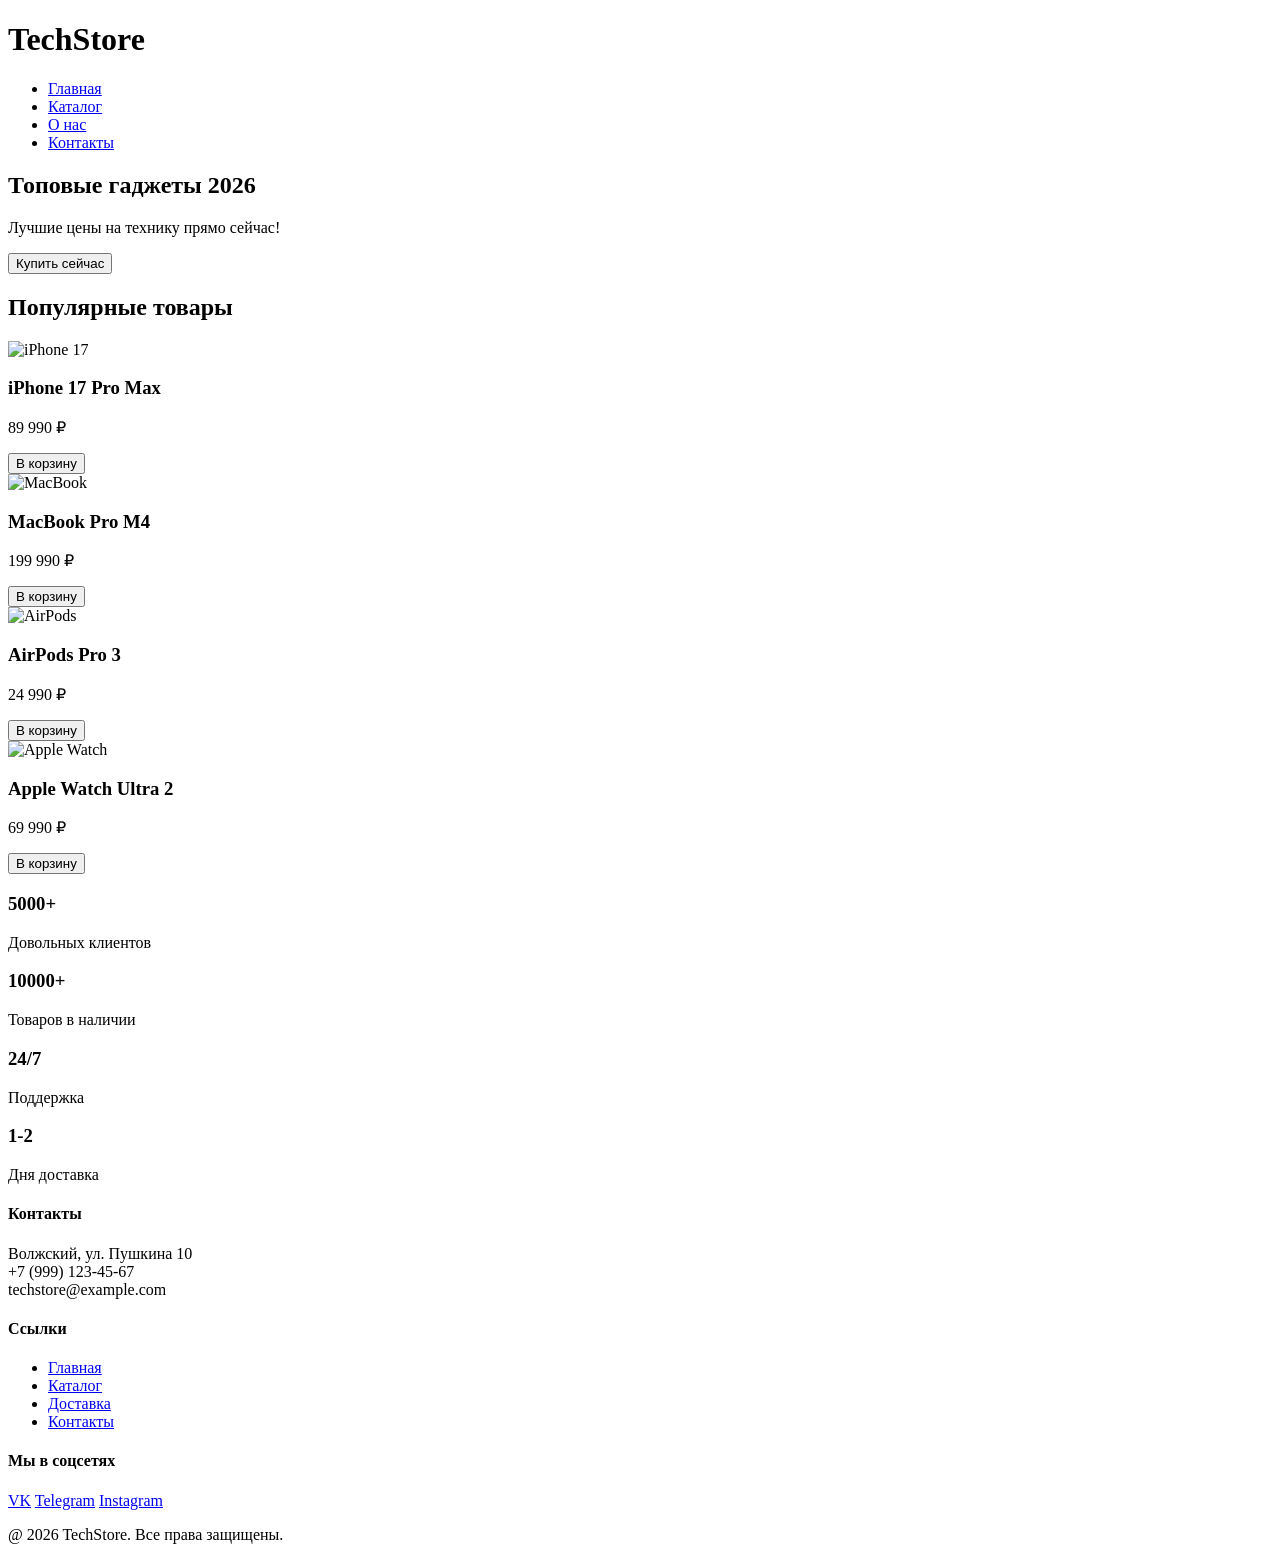
==== index.html @ 88df4277 "Created basic HTML structure for index.html" ====
<!DOCTYPE html>
<html lang="ru">
<head>
    <meta charset="UTF-8">
    <meta name="viewport" content="width=device-width, initial-scale=1.0">
    <title>Интернет-магазин техники</title>
    
    <!-- reset.css  -->
    <link rel="stylesheet" href="reset.css">
</head>
<body>
    <!-- Header -->
    <header class="header">
        <div class="header-container">
            <!-- Логотип -->
            <div class="logo">
                <h1>TechStore</h1>
            </div>
            
            <!-- Навигационное меню -->
            <nav class="nav-menu">
                <ul class="nav-list">
                    <li class="nav-item"><a href="#home" class="nav-link">Главная</a></li>
                    <li class="nav-item"><a href="#catalog" class="nav-link">Каталог</a></li>
                    <li class="nav-item"><a href="#about" class="nav-link">О нас</a></li>
                    <li class="nav-item"><a href="#contact" class="nav-link">Контакты</a></li>
                </ul>
            </nav>
        </div>
    </header>

    <!--  Hero секция  -->
    <main class="hero-section">
        <div class="hero-container">
            <h2 class="hero-title">Топовые гаджеты 2026</h2>
            <p class="hero-subtitle">Лучшие цены на технику прямо сейчас!</p>
            <button class="hero-btn">Купить сейчас</button>
        </div>
    </main>

    <!-- Каталог товаров -->
    <section class="catalog-section" id="catalog">
        <div class="container">
            <h2 class="section-title">Популярные товары</h2>
            <div class="catalog-grid">
                <!-- Карточка 1 -->
                <div class="product-card">
                    <img src="https://placehold.ru/300x200/667eea/ffffff?text=iPhone+17" alt="iPhone 17" class="product-image">
                    <h3 class="product-title">iPhone 17 Pro Max</h3>
                    <p class="product-price">89 990 ₽</p>
                    <button class="buy-btn">В корзину</button>
                </div>

                <!-- Карточка 2 -->
                <div class="product-card">
                    <img src="https://placehold.ru/300x200/ff6b6b/ffffff?text=MacBook" alt="MacBook" class="product-image">
                    <h3 class="product-title">MacBook Pro M4</h3>
                    <p class="product-price">199 990 ₽</p>
                    <button class="buy-btn">В корзину</button>
                </div>

                <!-- Карточка 3 -->
                <div class="product-card">
                    <img src="https://placehold.ru/300x200/4ecdc4/ffffff?text=AirPods" alt="AirPods" class="product-image">
                    <h3 class="product-title">AirPods Pro 3</h3>
                    <p class="product-price">24 990 ₽</p>
                    <button class="buy-btn">В корзину</button>
                </div>

                <!-- Карточка 4 -->
                <div class="product-card">
                    <img src="https://placehold.ru/300x200/45b7d1/ffffff?text=Watch" alt="Apple Watch" class="product-image">
                    <h3 class="product-title">Apple Watch Ultra 2</h3>
                    <p class="product-price">69 990 ₽</p>
                    <button class="buy-btn">В корзину</button>
                </div>
            </div>
        </div>
    </section>

    <!-- Короткие метрики  -->
    <section class="metrics-section">
        <div class="container">
            <div class="metrics-grid">
                <div class="metric-item">
                    <h3 class="metric-number">5000+</h3>
                    <p class="metric-text">Довольных клиентов</p>
                </div>
                <div class="metric-item">
                    <h3 class="metric-number">10000+</h3>
                    <p class="metric-text">Товаров в наличии</p>
                </div>
                <div class="metric-item">
                    <h3 class="metric-number">24/7</h3>
                    <p class="metric-text">Поддержка</p>
                </div>
                <div class="metric-item">
                    <h3 class="metric-number">1-2</h3>
                    <p class="metric-text">Дня доставка</p>
                </div>
            </div>
        </div>
    </section>

    <!-- Footer -->
    <footer class="footer">
        <div class="container">
            <div class="footer-content">
                <div class="footer-section">
                    <h4>Контакты</h4>
                    <p>Волжский, ул. Пушкина 10<br>+7 (999) 123-45-67<br>techstore@example.com</p>
                </div>
                <div class="footer-section">
                    <h4>Ссылки</h4>
                    <ul>
                        <li><a href="#">Главная</a></li>
                        <li><a href="#">Каталог</a></li>
                        <li><a href="#">Доставка</a></li>
                        <li><a href="#">Контакты</a></li>
                    </ul>
                </div>
                <div class="footer-section">
                    <h4>Мы в соцсетях</h4>
                    <div class="social-links">
                        <a href="#">VK</a>
                        <a href="#">Telegram</a>
                        <a href="#">Instagram</a>
                    </div>
                </div>
            </div>
            <div class="footer-bottom">
                <p>@ 2026 TechStore. Все права защищены.</p>
            </div>
        </div>
    </footer>
</body>
</html>
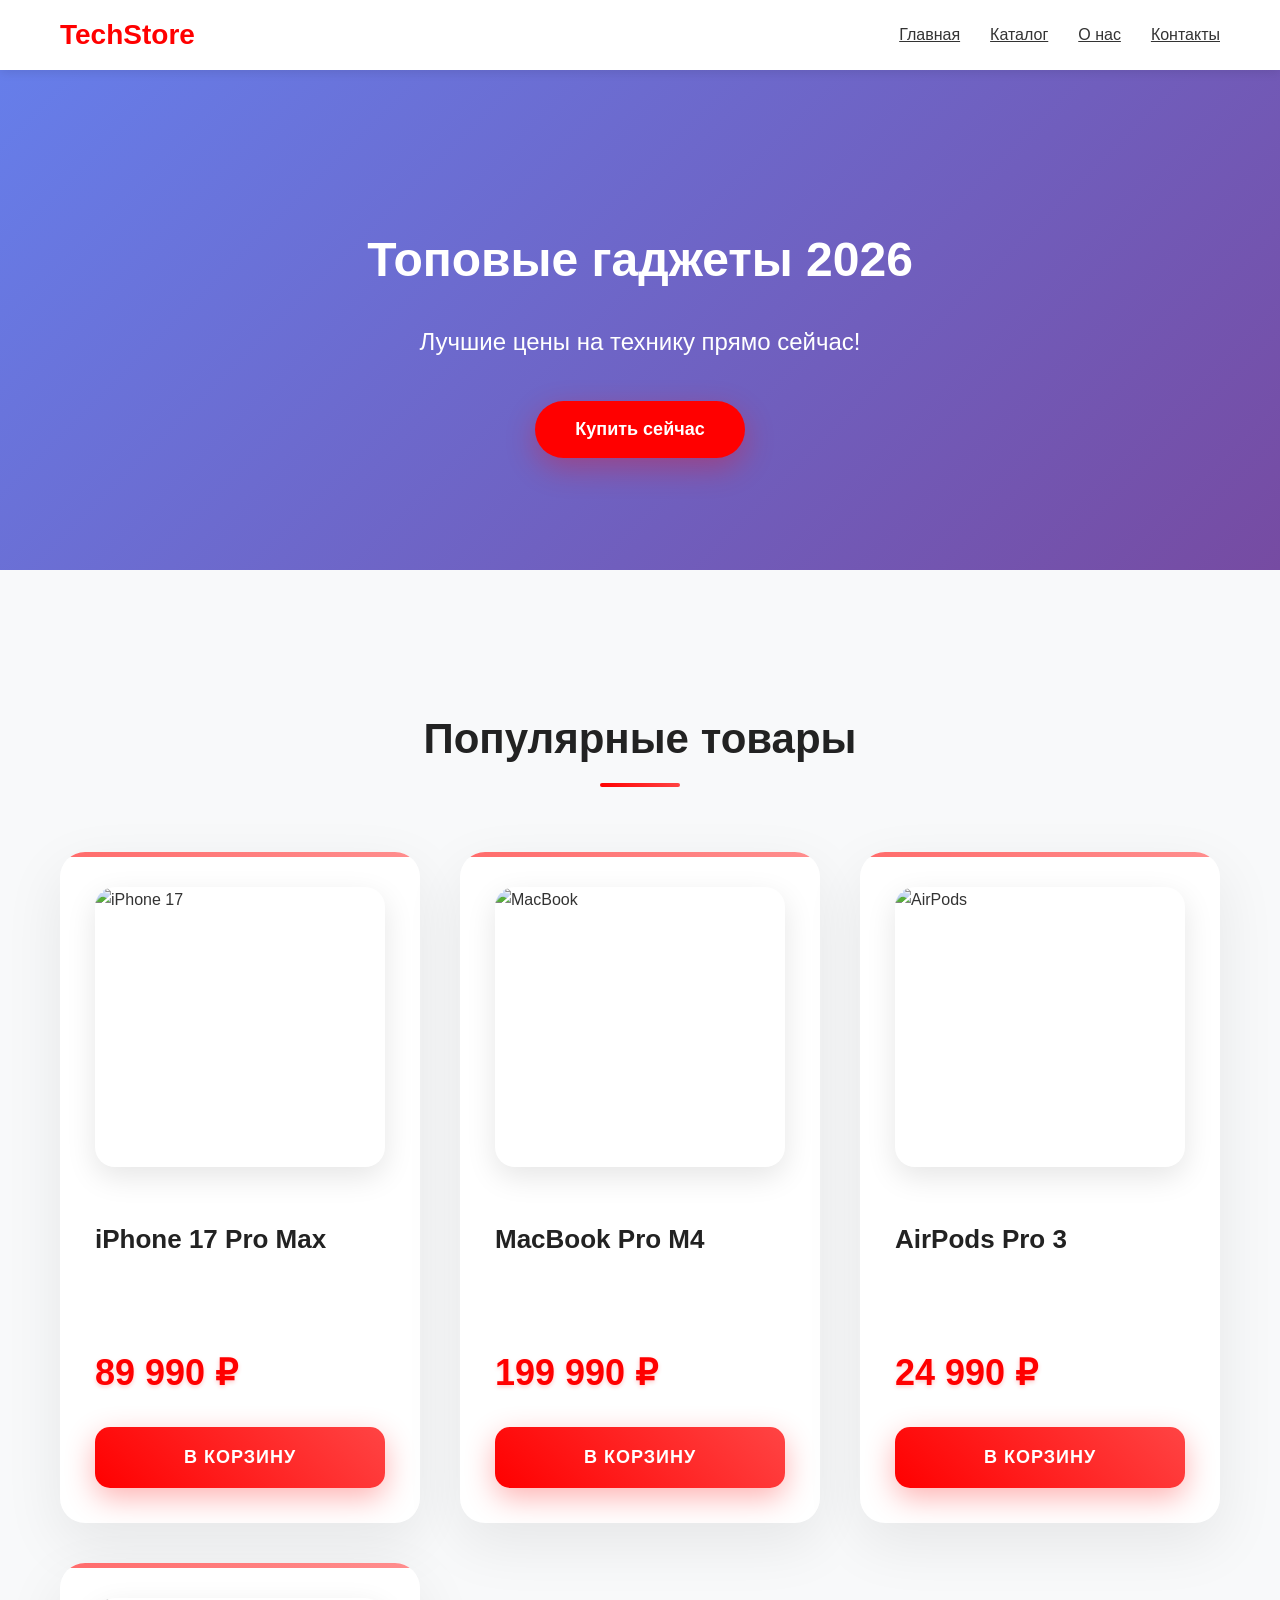
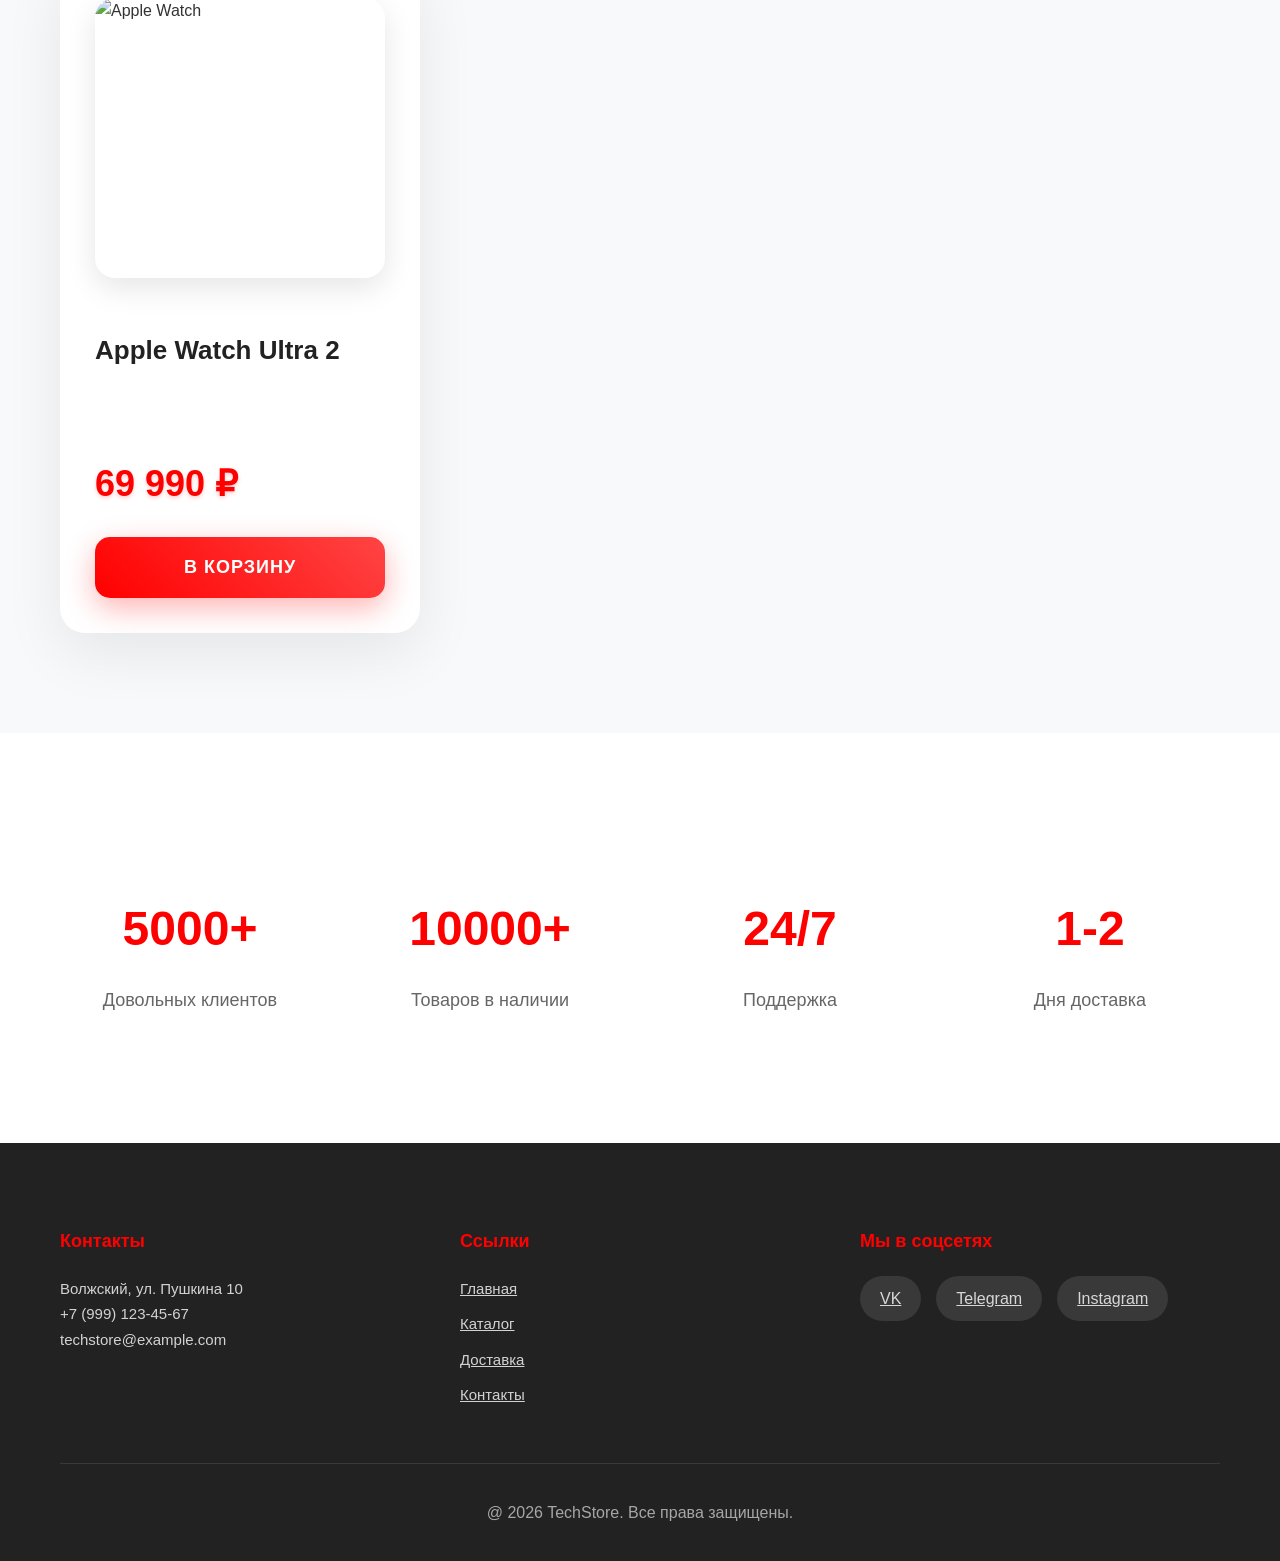
==== commit 9a62bcd7: "Added the basic style.css structure for all sites" ====
--- a/index.html
+++ b/index.html
@@ -7,6 +7,8 @@
     
     <!-- reset.css  -->
     <link rel="stylesheet" href="reset.css">
+    <!-- style.css -->
+    <link rel="stylesheet" href="style.css">
 </head>
 <body>
     <!-- Header -->
@@ -45,7 +47,7 @@
             <div class="catalog-grid">
                 <!-- Карточка 1 -->
                 <div class="product-card">
-                    <img src="https://placehold.ru/300x200/667eea/ffffff?text=iPhone+17" alt="iPhone 17" class="product-image">
+                    <img src="https://avatars.mds.yandex.net/get-mpic/16479068/2a000001996ca1350e93e8ff833cd29e1fc2/orig" alt="iPhone 17" class="product-image">
                     <h3 class="product-title">iPhone 17 Pro Max</h3>
                     <p class="product-price">89 990 ₽</p>
                     <button class="buy-btn">В корзину</button>
@@ -53,7 +55,7 @@
 
                 <!-- Карточка 2 -->
                 <div class="product-card">
-                    <img src="https://placehold.ru/300x200/ff6b6b/ffffff?text=MacBook" alt="MacBook" class="product-image">
+                    <img src="https://comparema.ru/image/cache/catalog/products/3418347-1200x800.jpg" alt="MacBook" class="product-image">
                     <h3 class="product-title">MacBook Pro M4</h3>
                     <p class="product-price">199 990 ₽</p>
                     <button class="buy-btn">В корзину</button>
@@ -61,7 +63,7 @@
 
                 <!-- Карточка 3 -->
                 <div class="product-card">
-                    <img src="https://placehold.ru/300x200/4ecdc4/ffffff?text=AirPods" alt="AirPods" class="product-image">
+                    <img src="https://basket-33.wbbasket.ru/vol6985/part698584/698584624/images/big/1.webp" alt="AirPods" class="product-image">
                     <h3 class="product-title">AirPods Pro 3</h3>
                     <p class="product-price">24 990 ₽</p>
                     <button class="buy-btn">В корзину</button>
@@ -69,7 +71,7 @@
 
                 <!-- Карточка 4 -->
                 <div class="product-card">
-                    <img src="https://placehold.ru/300x200/45b7d1/ffffff?text=Watch" alt="Apple Watch" class="product-image">
+                    <img src="https://avatars.mds.yandex.net/i?id=87fd7db1dbfd305654178c85d49d1e500bf79330-9107083-images-thumbs&n=13" alt="Apple Watch" class="product-image">
                     <h3 class="product-title">Apple Watch Ultra 2</h3>
                     <p class="product-price">69 990 ₽</p>
                     <button class="buy-btn">В корзину</button>
--- a/style.css
+++ b/style.css
@@ -0,0 +1,449 @@
+* {
+    box-sizing: border-box;
+}
+
+body {
+    font-family: "Segoe UI", -apple-system, BlinkMacSystemFont, Roboto, sans-serif;
+    line-height: 1.6;
+    color: #333;
+    background-color: #f8f9fa;
+    margin: 0;
+}
+
+
+.container {
+    max-width: 1200px;
+    margin: 0 auto;
+    padding: 0 20px;
+}
+
+.container-fluid {
+    padding: 0 20px;
+    width: 100%;
+}
+
+
+.header {
+    background: #fff;
+    box-shadow: 0 2px 10px rgba(0,0,0,0.1);
+    position: sticky;
+    top: 0;
+    z-index: 100;
+}
+
+.header-container {
+    max-width: 1200px;
+    margin: 0 auto;
+    padding: 0 20px;
+    display: flex;
+    justify-content: space-between;
+    align-items: center;
+    height: 70px;
+}
+
+.logo h1 {
+    color: #ff0000;
+    font-size: 28px;
+    font-weight: 700;
+    margin: 0;
+}
+
+.nav-menu ul {
+    display: flex;
+    list-style: none;
+    margin: 0;
+    padding: 0;
+    gap: 30px;
+}
+
+.nav-link {
+    color: #333;
+    font-weight: 500;
+    font-size: 16px;
+    transition: color 0.3s ease;
+    padding: 10px 0;
+    position: relative;
+}
+
+.nav-link:hover {
+    color: #ff0000;
+}
+
+.nav-link::after {
+    content: '';
+    position: absolute;
+    bottom: 0;
+    left: 0;
+    width: 0;
+    height: 2px;
+    background: #ff0000;
+    transition: width 0.3s ease;
+}
+
+.nav-link:hover::after {
+    width: 100%;
+}
+
+
+.hero-section {
+    background: linear-gradient(135deg, #667eea 0%, #764ba2 100%);
+    min-height: 500px;
+    display: flex;
+    align-items: center;
+    color: white;
+    text-align: center;
+}
+
+.hero-container {
+    max-width: 800px;
+    margin: 0 auto;
+    padding: 20px;
+}
+
+.hero-title {
+    font-size: 48px;
+    font-weight: 700;
+    margin-bottom: 20px;
+    animation: fadeInUp 1s ease;
+}
+
+.hero-subtitle {
+    font-size: 24px;
+    margin-bottom: 40px;
+    opacity: 0.9;
+    animation: fadeInUp 1s ease 0.2s both;
+}
+
+.hero-btn {
+    background: #ff0000;
+    color: white;
+    border: none;
+    padding: 18px 40px;
+    font-size: 18px;
+    font-weight: 600;
+    border-radius: 50px;
+    cursor: pointer;
+    transition: all 0.3s ease;
+    box-shadow: 0 10px 30px rgba(255,0,0,0.3);
+    animation: fadeInUp 1s ease 0.4s both;
+}
+
+.hero-btn:hover {
+    transform: translateY(-3px);
+    box-shadow: 0 15px 40px rgba(255,0,0,0.4);
+}
+
+.catalog-section {
+    padding: 100px 0;
+    background: #f8f9fa;
+}
+
+.section-title {
+    font-size: 42px;
+    text-align: center;
+    margin-bottom: 80px;
+    color: #222;
+    position: relative;
+}
+
+.section-title::after {
+    content: '';
+    position: absolute;
+    bottom: -15px;
+    left: 50%;
+    transform: translateX(-50%);
+    width: 80px;
+    height: 4px;
+    background: linear-gradient(45deg, #ff0000, #ff4444);
+    border-radius: 2px;
+}
+
+.catalog-grid {
+    display: grid;
+    grid-template-columns: repeat(auto-fit, minmax(360px, 1fr));
+    gap: 40px;
+    max-width: 1400px;
+    margin: 0 auto;
+}
+
+.product-card {
+    background: white;
+    border-radius: 25px;
+    padding: 35px;
+    box-shadow: 0 20px 60px rgba(0,0,0,0.08);
+    transition: all 0.4s ease;
+    position: relative;
+    overflow: hidden;
+    height: 100%;
+    display: flex;
+    flex-direction: column;
+}
+
+.product-card::before {
+    content: '';
+    position: absolute;
+    top: 0;
+    left: 0;
+    right: 0;
+    height: 5px;
+    background: linear-gradient(90deg, #ff6b6b, #ff8e8e);
+}
+
+.product-card:hover {
+    transform: translateY(-15px) scale(1.02);
+    box-shadow: 0 30px 80px rgba(0,0,0,0.15);
+}
+
+.product-image {
+    width: 100%;
+    height: 280px;
+    object-fit: cover;
+    border-radius: 20px;
+    margin-bottom: 30px;
+    box-shadow: 0 10px 30px rgba(0,0,0,0.1);
+    transition: transform 0.4s ease;
+}
+
+.product-card:hover .product-image {
+    transform: scale(1.05);
+}
+
+.product-title {
+    font-size: 26px;
+    font-weight: 700;
+    margin-bottom: 15px;
+    color: #222;
+    line-height: 1.3;
+    min-height: 70px;
+    display: flex;
+    align-items: flex-start;
+}
+
+.product-price {
+    font-size: 36px;
+    font-weight: 800;
+    color: #ff0000;
+    margin-bottom: 25px;
+    text-shadow: 0 2px 4px rgba(255,0,0,0.2);
+}
+
+.buy-btn {
+    width: 100%;
+    background: linear-gradient(45deg, #ff0000, #ff4444);
+    color: white;
+    border: none;
+    padding: 20px 30px;
+    border-radius: 15px;
+    font-size: 18px;
+    font-weight: 700;
+    cursor: pointer;
+    transition: all 0.4s ease;
+    box-shadow: 0 10px 30px rgba(255,0,0,0.3);
+    text-transform: uppercase;
+    letter-spacing: 1px;
+    flex-grow: 1;
+}
+
+.buy-btn:hover {
+    transform: translateY(-3px) scale(1.05);
+    box-shadow: 0 15px 40px rgba(255,0,0,0.4);
+    background: linear-gradient(45deg, #cc0000, #ff0000);
+}
+
+
+.metrics-section {
+    background: #fff;
+    padding: 80px 0;
+}
+
+.metrics-grid {
+    display: grid;
+    grid-template-columns: repeat(auto-fit, minmax(220px, 1fr));
+    gap: 40px;
+    text-align: center;
+}
+
+.metric-item {
+    padding: 30px 20px;
+}
+
+.metric-number {
+    font-size: 48px;
+    font-weight: 700;
+    color: #ff0000;
+    margin-bottom: 10px;
+}
+
+.metric-text {
+    font-size: 18px;
+    color: #666;
+    font-weight: 500;
+}
+
+.footer {
+    background: #222;
+    color: white;
+    padding: 60px 0 20px;
+}
+
+.footer-content {
+    display: grid;
+    grid-template-columns: repeat(auto-fit, minmax(250px, 1fr));
+    gap: 40px;
+    margin-bottom: 40px;
+}
+
+.footer-section h4 {
+    color: #ff0000;
+    margin-bottom: 20px;
+    font-size: 18px;
+}
+
+.footer-section p,
+.footer-section ul {
+    color: rgba(255,255,255,0.8);
+    font-size: 15px;
+    line-height: 1.7;
+}
+
+.footer-section ul {
+    list-style: none;
+    padding: 0;
+}
+
+.footer-section li {
+    margin-bottom: 10px;
+}
+
+.footer-section a {
+    color: rgba(255,255,255,0.8);
+    transition: color 0.3s ease;
+}
+
+.footer-section a:hover {
+    color: #ff0000;
+}
+
+.social-links {
+    display: flex;
+    gap: 15px;
+    margin-top: 15px;
+}
+
+.social-links a {
+    display: inline-flex;
+    align-items: center;
+    gap: 8px;
+    padding: 10px 20px;
+    background: rgba(255,255,255,0.1);
+    border-radius: 25px;
+    transition: all 0.3s ease;
+}
+
+.social-links a:hover {
+    background: #ff0000;
+    transform: translateY(-2px);
+}
+
+.footer-bottom {
+    border-top: 1px solid rgba(255,255,255,0.1);
+    padding-top: 20px;
+    text-align: center;
+    color: rgba(255,255,255,0.6);
+}
+
+
+@keyframes fadeInUp {
+    from {
+        opacity: 0;
+        transform: translateY(30px);
+    }
+    to {
+        opacity: 1;
+        transform: translateY(0);
+    }
+}
+
+
+@media (max-width: 992px) {
+    .catalog-grid {
+        grid-template-columns: repeat(auto-fit, minmax(320px, 1fr));
+        gap: 30px;
+    }
+    
+    .product-image {
+        height: 250px;
+    }
+    
+    .product-title {
+        font-size: 22px;
+    }
+    
+    .product-price {
+        font-size: 32px;
+    }
+}
+
+@media (max-width: 768px) {
+    .header-container {
+        flex-direction: column;
+        gap: 20px;
+        height: auto;
+        padding: 15px;
+    }
+    
+    .nav-menu ul {
+        flex-direction: column;
+        gap: 15px;
+        text-align: center;
+    }
+    
+    .catalog-grid {
+        grid-template-columns: 1fr;
+        gap: 25px;
+    }
+    
+    .product-card {
+        padding: 25px;
+    }
+    
+    .product-image {
+        height: 220px;
+    }
+    
+    .section-title {
+        font-size: 32px;
+    }
+    
+    .hero-title {
+        font-size: 32px;
+    }
+    
+    .hero-subtitle {
+        font-size: 18px;
+    }
+}
+
+@media (max-width: 480px) {
+    .hero-title {
+        font-size: 28px;
+    }
+    
+    .product-image {
+        height: 200px;
+    }
+    
+    .product-title {
+        font-size: 20px;
+        min-height: auto;
+    }
+    
+    .product-price {
+        font-size: 28px;
+    }
+}
+
+
+.text-center { text-align: center; }
+.mb-5 { margin-bottom: 3rem; }
+.shadow { box-shadow: 0 10px 30px rgba(0,0,0,0.1); }
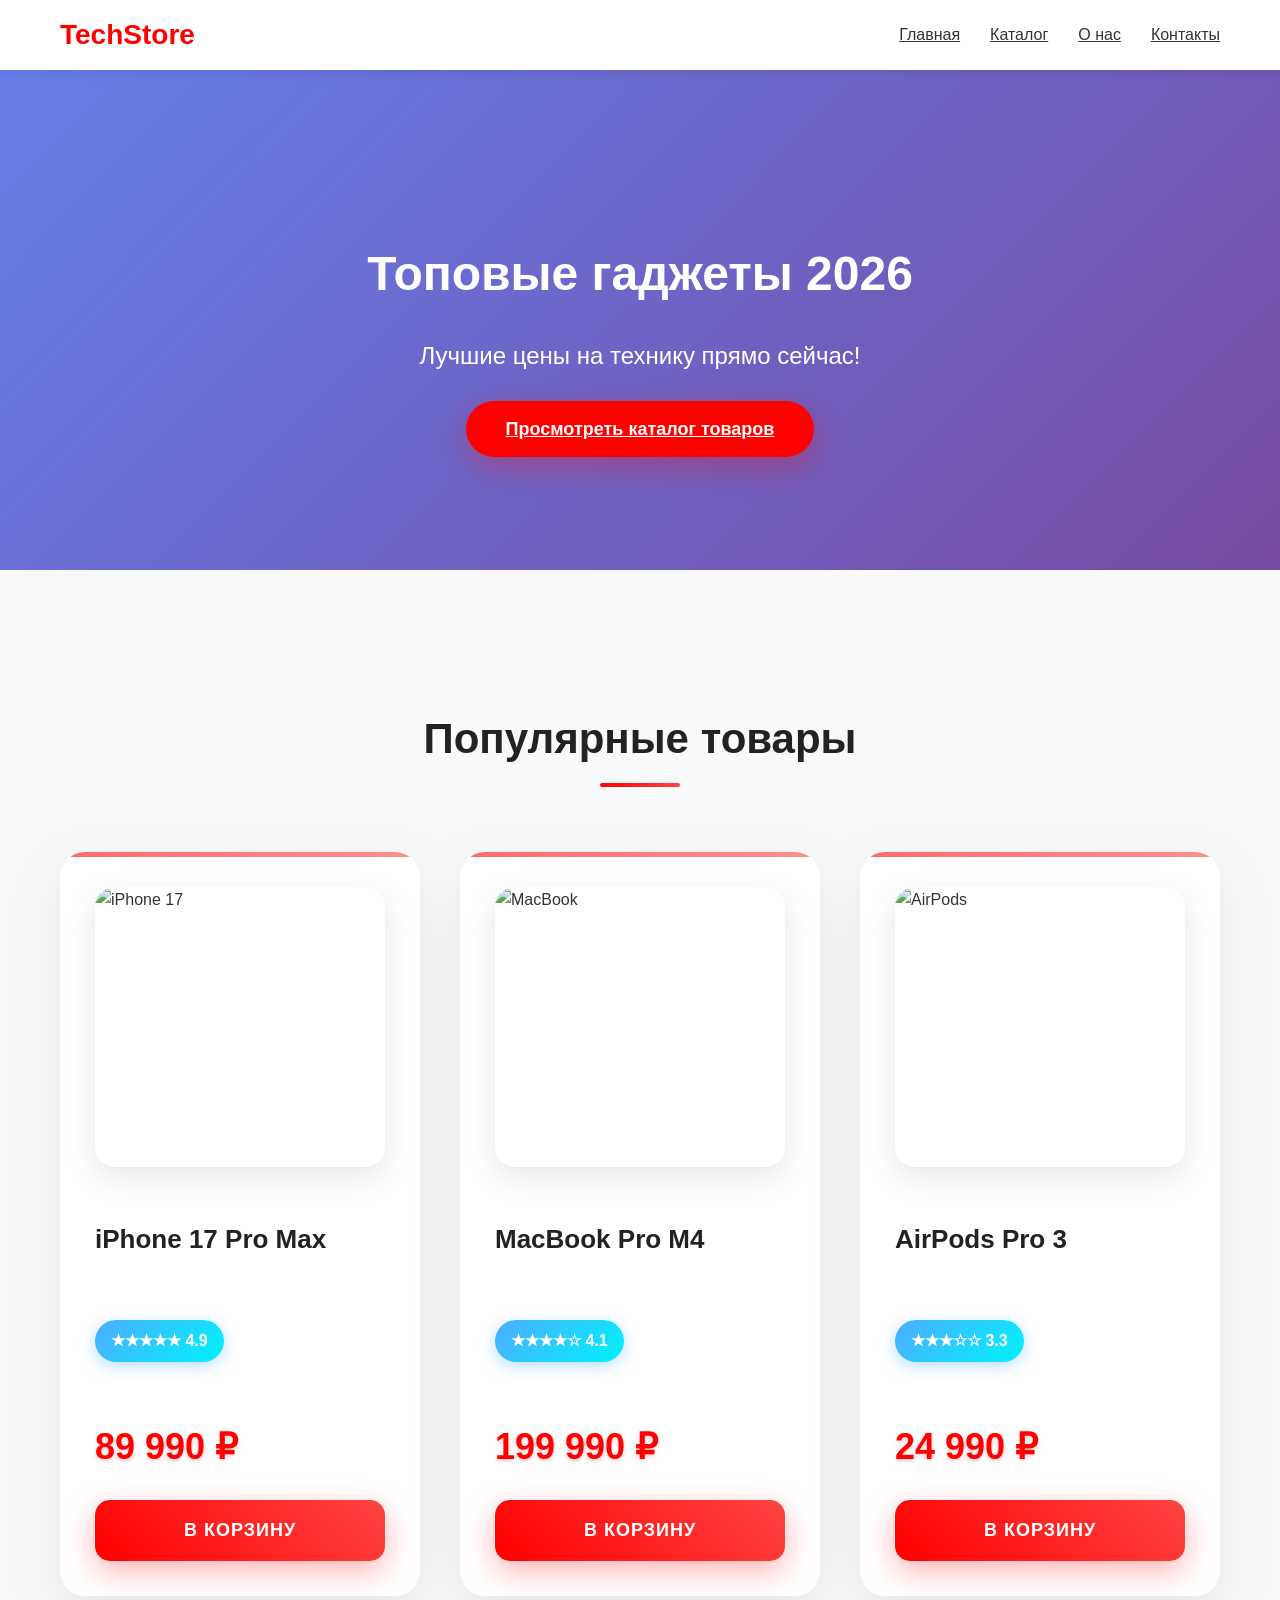
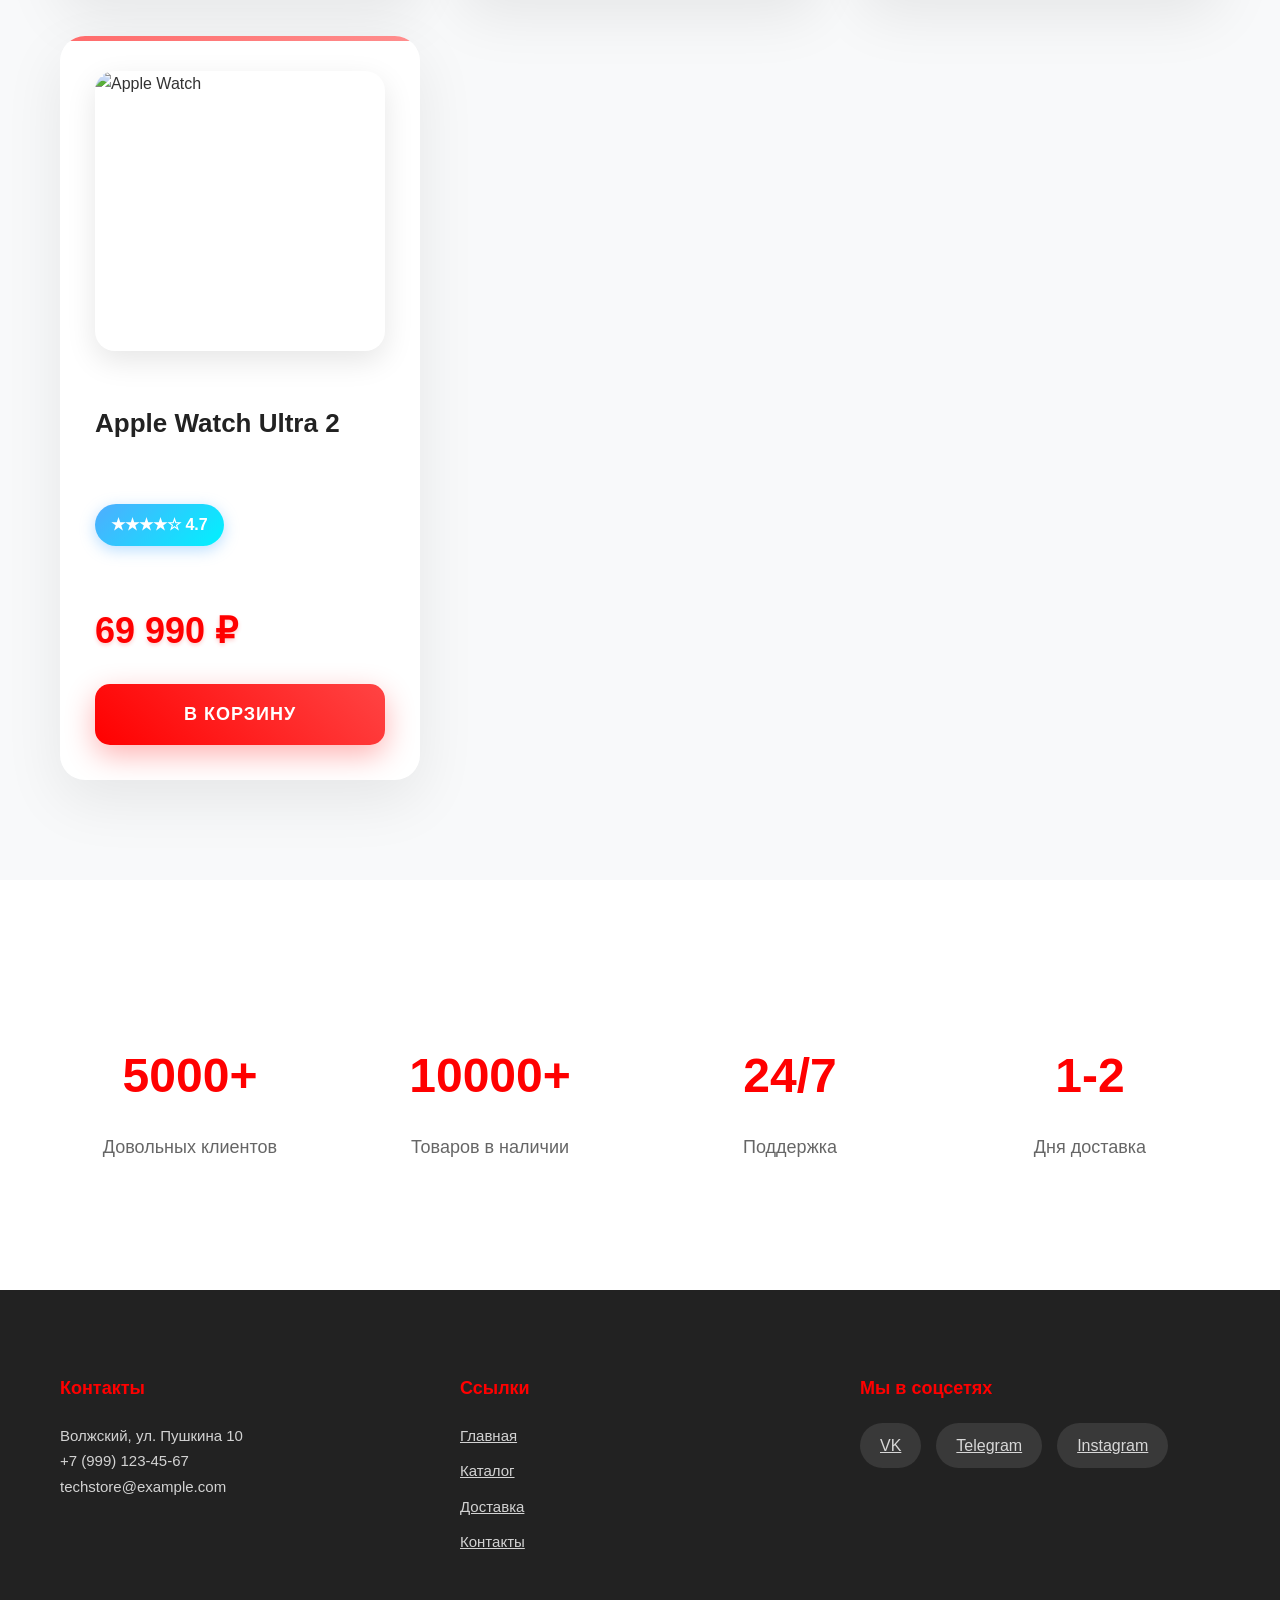
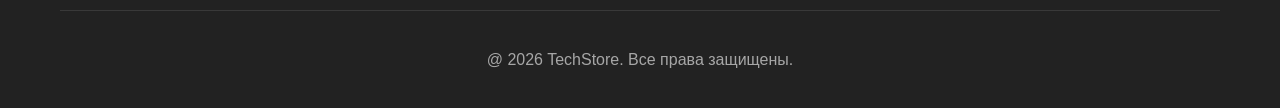
==== commit 6563ae4d: "Added a website catalog.html" ====
--- a/index.html
+++ b/index.html
@@ -1,15 +1,17 @@
 <!DOCTYPE html>
 <html lang="ru">
+
 <head>
     <meta charset="UTF-8">
     <meta name="viewport" content="width=device-width, initial-scale=1.0">
     <title>Интернет-магазин техники</title>
-    
+
     <!-- reset.css  -->
     <link rel="stylesheet" href="reset.css">
     <!-- style.css -->
     <link rel="stylesheet" href="style.css">
 </head>
+
 <body>
     <!-- Header -->
     <header class="header">
@@ -18,7 +20,7 @@
             <div class="logo">
                 <h1>TechStore</h1>
             </div>
-            
+
             <!-- Навигационное меню -->
             <nav class="nav-menu">
                 <ul class="nav-list">
@@ -36,7 +38,7 @@
         <div class="hero-container">
             <h2 class="hero-title">Топовые гаджеты 2026</h2>
             <p class="hero-subtitle">Лучшие цены на технику прямо сейчас!</p>
-            <button class="hero-btn">Купить сейчас</button>
+            <a href="catalog.html" class="hero-btn">Просмотреть каталог товаров</a>
         </div>
     </main>
 
@@ -47,32 +49,48 @@
             <div class="catalog-grid">
                 <!-- Карточка 1 -->
                 <div class="product-card">
-                    <img src="https://avatars.mds.yandex.net/get-mpic/16479068/2a000001996ca1350e93e8ff833cd29e1fc2/orig" alt="iPhone 17" class="product-image">
+                    <img src="https://avatars.mds.yandex.net/get-mpic/16479068/2a000001996ca1350e93e8ff833cd29e1fc2/orig"
+                        alt="iPhone 17" class="product-image">
                     <h3 class="product-title">iPhone 17 Pro Max</h3>
+                    <div class="product-rating">
+                        <span class="rating-badge">★★★★★ 4.9</span>
+                    </div>
                     <p class="product-price">89 990 ₽</p>
                     <button class="buy-btn">В корзину</button>
                 </div>
 
                 <!-- Карточка 2 -->
                 <div class="product-card">
-                    <img src="https://comparema.ru/image/cache/catalog/products/3418347-1200x800.jpg" alt="MacBook" class="product-image">
+                    <img src="https://comparema.ru/image/cache/catalog/products/3418347-1200x800.jpg" alt="MacBook"
+                        class="product-image">
                     <h3 class="product-title">MacBook Pro M4</h3>
+                    <div class="product-rating">
+                        <span class="rating-badge">★★★★☆ 4.1</span>
+                    </div>
                     <p class="product-price">199 990 ₽</p>
                     <button class="buy-btn">В корзину</button>
                 </div>
 
                 <!-- Карточка 3 -->
                 <div class="product-card">
-                    <img src="https://basket-33.wbbasket.ru/vol6985/part698584/698584624/images/big/1.webp" alt="AirPods" class="product-image">
+                    <img src="https://basket-33.wbbasket.ru/vol6985/part698584/698584624/images/big/1.webp"
+                        alt="AirPods" class="product-image">
                     <h3 class="product-title">AirPods Pro 3</h3>
+                    <div class="product-rating">
+                        <span class="rating-badge">★★★☆☆ 3.3</span>
+                    </div>
                     <p class="product-price">24 990 ₽</p>
                     <button class="buy-btn">В корзину</button>
                 </div>
 
                 <!-- Карточка 4 -->
                 <div class="product-card">
-                    <img src="https://avatars.mds.yandex.net/i?id=87fd7db1dbfd305654178c85d49d1e500bf79330-9107083-images-thumbs&n=13" alt="Apple Watch" class="product-image">
+                    <img src="https://avatars.mds.yandex.net/i?id=87fd7db1dbfd305654178c85d49d1e500bf79330-9107083-images-thumbs&n=13"
+                        alt="Apple Watch" class="product-image">
                     <h3 class="product-title">Apple Watch Ultra 2</h3>
+                    <div class="product-rating">
+                        <span class="rating-badge">★★★★☆ 4.7</span>
+                    </div>
                     <p class="product-price">69 990 ₽</p>
                     <button class="buy-btn">В корзину</button>
                 </div>
@@ -136,4 +154,5 @@
         </div>
     </footer>
 </body>
-</html>
+
+</html>
--- a/style.css
+++ b/style.css
@@ -25,7 +25,7 @@
 
 .header {
     background: #fff;
-    box-shadow: 0 2px 10px rgba(0,0,0,0.1);
+    box-shadow: 0 2px 10px rgba(0, 0, 0, 0.1);
     position: sticky;
     top: 0;
     z-index: 100;
@@ -124,13 +124,13 @@
     border-radius: 50px;
     cursor: pointer;
     transition: all 0.3s ease;
-    box-shadow: 0 10px 30px rgba(255,0,0,0.3);
+    box-shadow: 0 10px 30px rgba(255, 0, 0, 0.3);
     animation: fadeInUp 1s ease 0.4s both;
 }
 
 .hero-btn:hover {
     transform: translateY(-3px);
-    box-shadow: 0 15px 40px rgba(255,0,0,0.4);
+    box-shadow: 0 15px 40px rgba(255, 0, 0, 0.4);
 }
 
 .catalog-section {
@@ -170,7 +170,7 @@
     background: white;
     border-radius: 25px;
     padding: 35px;
-    box-shadow: 0 20px 60px rgba(0,0,0,0.08);
+    box-shadow: 0 20px 60px rgba(0, 0, 0, 0.08);
     transition: all 0.4s ease;
     position: relative;
     overflow: hidden;
@@ -191,7 +191,7 @@
 
 .product-card:hover {
     transform: translateY(-15px) scale(1.02);
-    box-shadow: 0 30px 80px rgba(0,0,0,0.15);
+    box-shadow: 0 30px 80px rgba(0, 0, 0, 0.15);
 }
 
 .product-image {
@@ -200,7 +200,7 @@
     object-fit: cover;
     border-radius: 20px;
     margin-bottom: 30px;
-    box-shadow: 0 10px 30px rgba(0,0,0,0.1);
+    box-shadow: 0 10px 30px rgba(0, 0, 0, 0.1);
     transition: transform 0.4s ease;
 }
 
@@ -224,8 +224,38 @@
     font-weight: 800;
     color: #ff0000;
     margin-bottom: 25px;
-    text-shadow: 0 2px 4px rgba(255,0,0,0.2);
-}
+    text-shadow: 0 2px 4px rgba(255, 0, 0, 0.2);
+}
+
+.product-content {
+    flex-grow: 1;
+    display: flex;
+    flex-direction: column;
+}
+
+.product-rating {
+    margin: 12px 0 20px 0;
+}
+
+.rating-badge {
+    display: inline-flex;
+    align-items: center;
+    gap: 8px;
+    background: linear-gradient(135deg, #4facfe 0%, #00f2fe 100%);
+    color: white;
+    padding: 8px 16px;
+    border-radius: 25px;
+    font-size: 16px;
+    font-weight: 600;
+    box-shadow: 0 4px 15px rgba(79, 172, 254, 0.4);
+    backdrop-filter: blur(10px);
+}
+
+.rating-badge:hover {
+    transform: translateY(-2px);
+    box-shadow: 0 8px 25px rgba(79, 172, 254, 0.6);
+}
+
 
 .buy-btn {
     width: 100%;
@@ -238,7 +268,7 @@
     font-weight: 700;
     cursor: pointer;
     transition: all 0.4s ease;
-    box-shadow: 0 10px 30px rgba(255,0,0,0.3);
+    box-shadow: 0 10px 30px rgba(255, 0, 0, 0.3);
     text-transform: uppercase;
     letter-spacing: 1px;
     flex-grow: 1;
@@ -246,7 +276,7 @@
 
 .buy-btn:hover {
     transform: translateY(-3px) scale(1.05);
-    box-shadow: 0 15px 40px rgba(255,0,0,0.4);
+    box-shadow: 0 15px 40px rgba(255, 0, 0, 0.4);
     background: linear-gradient(45deg, #cc0000, #ff0000);
 }
 
@@ -301,7 +331,7 @@
 
 .footer-section p,
 .footer-section ul {
-    color: rgba(255,255,255,0.8);
+    color: rgba(255, 255, 255, 0.8);
     font-size: 15px;
     line-height: 1.7;
 }
@@ -316,7 +346,7 @@
 }
 
 .footer-section a {
-    color: rgba(255,255,255,0.8);
+    color: rgba(255, 255, 255, 0.8);
     transition: color 0.3s ease;
 }
 
@@ -335,7 +365,7 @@
     align-items: center;
     gap: 8px;
     padding: 10px 20px;
-    background: rgba(255,255,255,0.1);
+    background: rgba(255, 255, 255, 0.1);
     border-radius: 25px;
     transition: all 0.3s ease;
 }
@@ -346,10 +376,10 @@
 }
 
 .footer-bottom {
-    border-top: 1px solid rgba(255,255,255,0.1);
+    border-top: 1px solid rgba(255, 255, 255, 0.1);
     padding-top: 20px;
     text-align: center;
-    color: rgba(255,255,255,0.6);
+    color: rgba(255, 255, 255, 0.6);
 }
 
 
@@ -358,6 +388,7 @@
         opacity: 0;
         transform: translateY(30px);
     }
+
     to {
         opacity: 1;
         transform: translateY(0);
@@ -370,15 +401,15 @@
         grid-template-columns: repeat(auto-fit, minmax(320px, 1fr));
         gap: 30px;
     }
-    
+
     .product-image {
         height: 250px;
     }
-    
+
     .product-title {
         font-size: 22px;
     }
-    
+
     .product-price {
         font-size: 32px;
     }
@@ -391,34 +422,34 @@
         height: auto;
         padding: 15px;
     }
-    
+
     .nav-menu ul {
         flex-direction: column;
         gap: 15px;
         text-align: center;
     }
-    
+
     .catalog-grid {
         grid-template-columns: 1fr;
         gap: 25px;
     }
-    
+
     .product-card {
         padding: 25px;
     }
-    
+
     .product-image {
         height: 220px;
     }
-    
+
     .section-title {
         font-size: 32px;
     }
-    
+
     .hero-title {
         font-size: 32px;
     }
-    
+
     .hero-subtitle {
         font-size: 18px;
     }
@@ -428,22 +459,37 @@
     .hero-title {
         font-size: 28px;
     }
-    
+
     .product-image {
         height: 200px;
     }
-    
+
     .product-title {
         font-size: 20px;
         min-height: auto;
     }
-    
+
     .product-price {
         font-size: 28px;
     }
 }
 
-
-.text-center { text-align: center; }
-.mb-5 { margin-bottom: 3rem; }
-.shadow { box-shadow: 0 10px 30px rgba(0,0,0,0.1); }
+@media (max-width: 768px) {
+    .rating-badge {
+        font-size: 14px;
+        padding: 6px 12px;
+    }
+}
+
+
+.text-center {
+    text-align: center;
+}
+
+.mb-5 {
+    margin-bottom: 3rem;
+}
+
+.shadow {
+    box-shadow: 0 10px 30px rgba(0, 0, 0, 0.1);
+}
